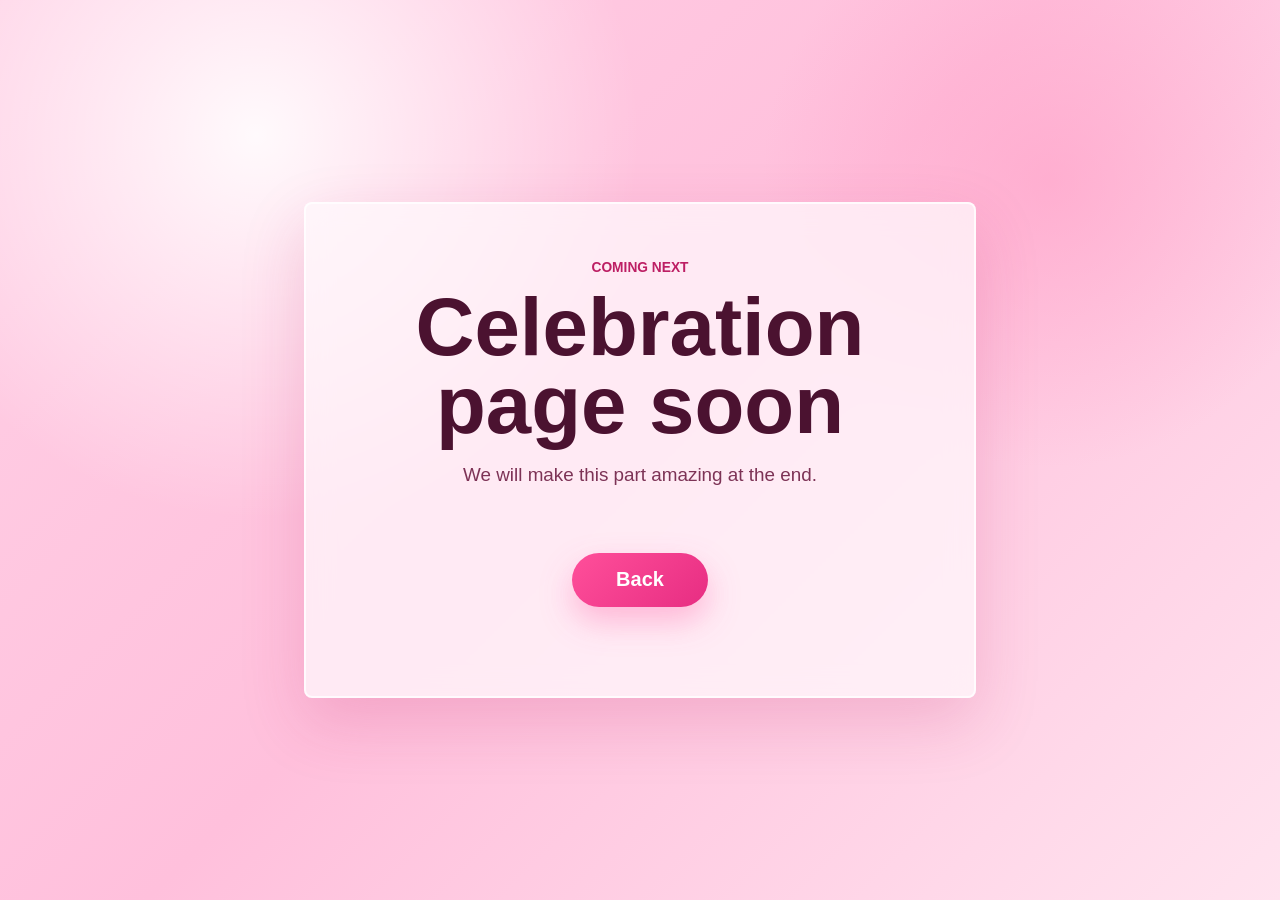
==== yes.html @ c9d15667 "Add celebration placeholder" ====
<!doctype html>
<html lang="en">
  <head>
    <meta charset="utf-8">
    <meta name="viewport" content="width=device-width, initial-scale=1">
    <title>Yes</title>
    <link rel="stylesheet" href="styles.css">
  </head>
  <body>
    <main class="proposal-screen">
      <section class="proposal">
        <p class="eyebrow">Coming next</p>
        <h1>Celebration page soon</h1>
        <p class="note">We will make this part amazing at the end.</p>
        <div class="buttons">
          <a class="button yes-button" href="index.html">Back</a>
        </div>
      </section>
    </main>
  </body>
</html>
---- styles.css ----
:root {
  --pink: #ffd1e6;
  --hot-pink: #ff4f9a;
  --deep-pink: #bd1f64;
  --cream: #fff8fb;
  --ink: #4b1230;
  --shadow: rgba(189, 31, 100, 0.18);
}

* {
  box-sizing: border-box;
}

html,
body {
  min-height: 100%;
}

body {
  margin: 0;
  font-family: "Trebuchet MS", Arial, sans-serif;
  color: var(--ink);
  background:
    radial-gradient(circle at 20% 15%, rgba(255, 255, 255, 0.9), transparent 24rem),
    radial-gradient(circle at 82% 20%, rgba(255, 146, 190, 0.45), transparent 18rem),
    linear-gradient(135deg, var(--pink), #ffc0dc 48%, #ffe3ef);
}

.proposal-screen {
  position: relative;
  display: grid;
  min-height: 100svh;
  place-items: center;
  overflow: hidden;
  padding: 2rem;
}

.proposal {
  position: relative;
  z-index: 1;
  width: min(100%, 42rem);
  padding: clamp(1.5rem, 5vw, 3.5rem);
  text-align: center;
  background: rgba(255, 248, 251, 0.76);
  border: 2px solid rgba(255, 255, 255, 0.8);
  border-radius: 8px;
  box-shadow: 0 1.5rem 4rem var(--shadow);
  backdrop-filter: blur(14px);
}

.eyebrow {
  margin: 0 0 0.8rem;
  color: var(--deep-pink);
  font-size: 0.86rem;
  font-weight: 700;
  text-transform: uppercase;
}

h1 {
  margin: 0;
  font-size: clamp(2.4rem, 8vw, 5.1rem);
  line-height: 0.96;
}

.note {
  min-height: 1.5rem;
  margin: 1.2rem auto 0;
  color: #7d3356;
  font-size: clamp(1rem, 3vw, 1.18rem);
}

.buttons {
  display: flex;
  justify-content: center;
  align-items: center;
  gap: 1rem;
  min-height: 7.5rem;
  margin-top: 2rem;
  flex-wrap: wrap;
}

.button {
  display: inline-grid;
  min-width: 8.5rem;
  min-height: 3.4rem;
  place-items: center;
  border: 0;
  border-radius: 999px;
  font: inherit;
  font-size: 1.25rem;
  font-weight: 800;
  text-decoration: none;
  cursor: pointer;
  transition:
    transform 220ms ease,
    opacity 220ms ease,
    box-shadow 220ms ease,
    background 220ms ease;
  touch-action: manipulation;
  user-select: none;
}

.yes-button {
  color: white;
  background: linear-gradient(135deg, var(--hot-pink), #e72d82);
  box-shadow: 0 0.9rem 2rem rgba(255, 79, 154, 0.34);
  transform: scale(var(--yes-scale, 1));
}

.no-button {
  color: var(--deep-pink);
  background: white;
  box-shadow: 0 0.8rem 1.8rem rgba(189, 31, 100, 0.12);
  transform: scale(var(--no-scale, 1));
}

.no-button.is-gone {
  pointer-events: none;
  opacity: 0;
  transform: scale(0.08) rotate(-12deg);
}

.heart-field span {
  position: absolute;
  color: rgba(189, 31, 100, 0.26);
  font-size: clamp(3rem, 12vw, 8rem);
  animation: float 7s ease-in-out infinite;
}

.heart-field span:nth-child(1) {
  top: 8%;
  left: 8%;
}

.heart-field span:nth-child(2) {
  right: 9%;
  top: 12%;
  animation-delay: -2s;
}

.heart-field span:nth-child(3) {
  left: 13%;
  bottom: 10%;
  animation-delay: -4s;
}

.heart-field span:nth-child(4) {
  right: 16%;
  bottom: 12%;
  animation-delay: -1s;
}

.heart-field span:nth-child(5) {
  left: 47%;
  top: 4%;
  animation-delay: -3s;
}

@keyframes float {
  0%,
  100% {
    transform: translateY(0) rotate(-5deg);
  }

  50% {
    transform: translateY(-1.2rem) rotate(5deg);
  }
}

@media (max-width: 520px) {
  .proposal-screen {
    padding: 1rem;
  }

  .proposal {
    padding: 1.35rem;
  }

  .buttons {
    gap: 0.7rem;
    min-height: 8rem;
  }

  .button {
    min-width: 7.2rem;
    min-height: 3.1rem;
    font-size: 1.1rem;
  }
}
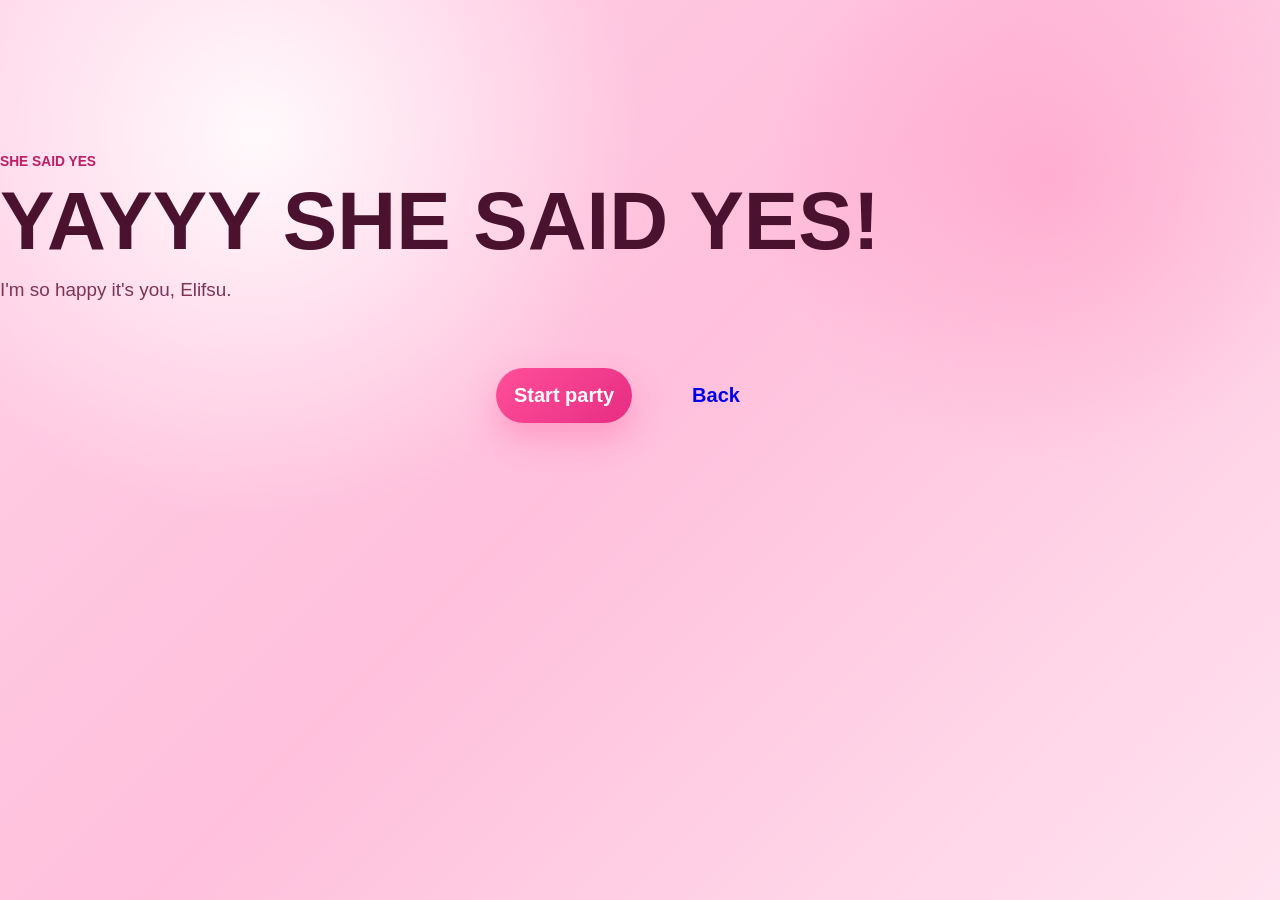
==== commit 43978b11: "Build celebration page" ====
--- a/yes.html
+++ b/yes.html
@@ -6,16 +6,32 @@
     <title>Yes</title>
     <link rel="stylesheet" href="styles.css">
   </head>
-  <body>
-    <main class="proposal-screen">
-      <section class="proposal">
-        <p class="eyebrow">Coming next</p>
-        <h1>Celebration page soon</h1>
-        <p class="note">We will make this part amazing at the end.</p>
+  <body class="celebration-page">
+    <canvas class="confetti-canvas" id="confettiCanvas" aria-hidden="true"></canvas>
+    <main class="celebration-screen">
+      <section class="celebration">
+        <p class="eyebrow">She said yes</p>
+        <h1>YAYYY SHE SAID YES!</h1>
+
+        <div class="ring-stage" aria-label="Cartoon party ring">
+          <span class="burst burst-one" aria-hidden="true"></span>
+          <span class="burst burst-two" aria-hidden="true"></span>
+          <div class="party-ring" aria-hidden="true">
+            <span class="diamond"></span>
+            <span class="band"></span>
+            <span class="shine shine-one"></span>
+            <span class="shine shine-two"></span>
+            <span class="shine shine-three"></span>
+          </div>
+        </div>
+
+        <p class="note">I'm so happy it's you, Elifsu.</p>
         <div class="buttons">
-          <a class="button yes-button" href="index.html">Back</a>
+          <button class="button yes-button" id="partyButton" type="button">Start party</button>
+          <a class="button quiet-button" href="index.html">Back</a>
         </div>
       </section>
     </main>
+    <script src="celebration.js"></script>
   </body>
 </html>
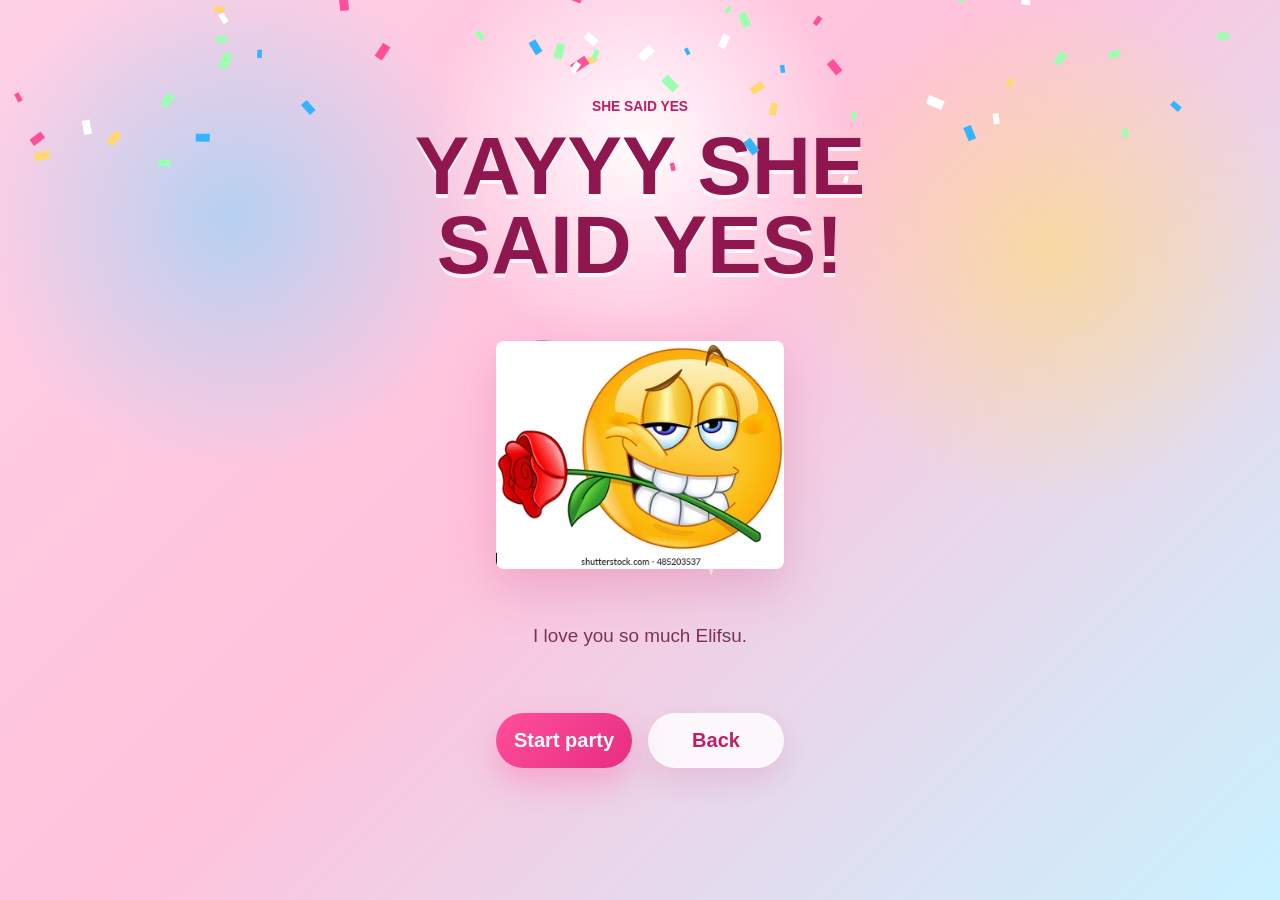
==== commit d34a945d: "Update celebration page" ====
--- a/yes.html
+++ b/yes.html
@@ -13,19 +13,16 @@
         <p class="eyebrow">She said yes</p>
         <h1>YAYYY SHE SAID YES!</h1>
 
-        <div class="ring-stage" aria-label="Cartoon party ring">
+        <div class="ring-stage" aria-label="Party rose face">
           <span class="burst burst-one" aria-hidden="true"></span>
           <span class="burst burst-two" aria-hidden="true"></span>
-          <div class="party-ring" aria-hidden="true">
-            <span class="diamond"></span>
-            <span class="band"></span>
-            <span class="shine shine-one"></span>
-            <span class="shine shine-two"></span>
-            <span class="shine shine-three"></span>
-          </div>
+          <img class="party-image" src="assets/rose-face.png" alt="Smiling face holding a rose">
+          <span class="shine shine-one" aria-hidden="true"></span>
+          <span class="shine shine-two" aria-hidden="true"></span>
+          <span class="shine shine-three" aria-hidden="true"></span>
         </div>
 
-        <p class="note">I'm so happy it's you, Elifsu.</p>
+        <p class="note">I love you so much Elifsu.</p>
         <div class="buttons">
           <button class="button yes-button" id="partyButton" type="button">Start party</button>
           <a class="button quiet-button" href="index.html">Back</a>
--- a/styles.css
+++ b/styles.css
@@ -107,6 +107,12 @@
   transform: scale(var(--yes-scale, 1));
 }
 
+.quiet-button {
+  color: var(--deep-pink);
+  background: rgba(255, 255, 255, 0.82);
+  box-shadow: 0 0.8rem 1.8rem rgba(189, 31, 100, 0.12);
+}
+
 .no-button {
   color: var(--deep-pink);
   background: white;
@@ -167,6 +173,156 @@
   }
 }
 
+.celebration-page {
+  min-height: 100svh;
+  background:
+    radial-gradient(circle at 50% 16%, rgba(255, 255, 255, 0.95), transparent 13rem),
+    radial-gradient(circle at 18% 24%, rgba(121, 214, 255, 0.55), transparent 16rem),
+    radial-gradient(circle at 82% 28%, rgba(255, 226, 103, 0.52), transparent 16rem),
+    linear-gradient(135deg, #ffd1e6, #ffc3dc 46%, #c9f2ff);
+}
+
+.confetti-canvas {
+  position: fixed;
+  inset: 0;
+  z-index: 4;
+  width: 100%;
+  height: 100%;
+  pointer-events: none;
+}
+
+.celebration-screen {
+  position: relative;
+  display: grid;
+  min-height: 100svh;
+  place-items: center;
+  overflow: hidden;
+  padding: 1.25rem;
+}
+
+.celebration {
+  position: relative;
+  z-index: 2;
+  display: grid;
+  width: min(100%, 46rem);
+  min-height: min(46rem, calc(100svh - 2.5rem));
+  align-content: center;
+  justify-items: center;
+  padding: clamp(1.3rem, 4vw, 3rem);
+  text-align: center;
+}
+
+.celebration h1 {
+  max-width: 11ch;
+  color: #8f164e;
+  text-shadow: 0 0.25rem 0 rgba(255, 255, 255, 0.72);
+}
+
+.ring-stage {
+  position: relative;
+  display: grid;
+  width: min(70vw, 18rem);
+  aspect-ratio: 1;
+  margin: clamp(1rem, 4vw, 1.7rem) 0 0.4rem;
+  place-items: center;
+}
+
+.party-image {
+  position: relative;
+  z-index: 1;
+  display: block;
+  width: min(100%, 20rem);
+  max-height: 18rem;
+  object-fit: contain;
+  border-radius: 8px;
+  filter: drop-shadow(0 1.2rem 1.5rem rgba(189, 31, 100, 0.2));
+  animation: ring-bounce 1.35s ease-in-out infinite;
+}
+
+.shine {
+  position: absolute;
+  width: 1.2rem;
+  aspect-ratio: 1;
+  background: #fff;
+  clip-path: polygon(50% 0, 62% 38%, 100% 50%, 62% 62%, 50% 100%, 38% 62%, 0 50%, 38% 38%);
+  filter: drop-shadow(0 0 0.5rem rgba(255, 255, 255, 0.9));
+  animation: twinkle 1.1s ease-in-out infinite;
+}
+
+.shine-one {
+  right: 2%;
+  top: 22%;
+}
+
+.shine-two {
+  left: 4%;
+  top: 38%;
+  animation-delay: -0.3s;
+}
+
+.shine-three {
+  right: 22%;
+  bottom: 8%;
+  animation-delay: -0.62s;
+}
+
+.burst {
+  position: absolute;
+  width: 30%;
+  aspect-ratio: 1;
+  border-radius: 50%;
+  opacity: 0.85;
+  animation: pulse 1.6s ease-in-out infinite;
+}
+
+.burst-one {
+  left: 1%;
+  top: 10%;
+  background: repeating-conic-gradient(#ff4f9a 0 16deg, transparent 16deg 32deg);
+}
+
+.burst-two {
+  right: 0;
+  bottom: 12%;
+  background: repeating-conic-gradient(#34b3ff 0 16deg, transparent 16deg 32deg);
+  animation-delay: -0.45s;
+}
+
+@keyframes ring-bounce {
+  0%,
+  100% {
+    transform: translateY(0) rotate(-3deg);
+  }
+
+  50% {
+    transform: translateY(-0.8rem) rotate(4deg);
+  }
+}
+
+@keyframes twinkle {
+  0%,
+  100% {
+    transform: scale(0.85);
+    opacity: 0.55;
+  }
+
+  50% {
+    transform: scale(1.25) rotate(16deg);
+    opacity: 1;
+  }
+}
+
+@keyframes pulse {
+  0%,
+  100% {
+    transform: scale(0.78) rotate(0deg);
+  }
+
+  50% {
+    transform: scale(1.05) rotate(18deg);
+  }
+}
+
 @media (max-width: 520px) {
   .proposal-screen {
     padding: 1rem;
@@ -186,4 +342,16 @@
     min-height: 3.1rem;
     font-size: 1.1rem;
   }
-}
+
+  .celebration {
+    min-height: calc(100svh - 2rem);
+  }
+
+  .celebration h1 {
+    font-size: clamp(2.25rem, 13vw, 4rem);
+  }
+
+  .ring-stage {
+    width: min(82vw, 17rem);
+  }
+}
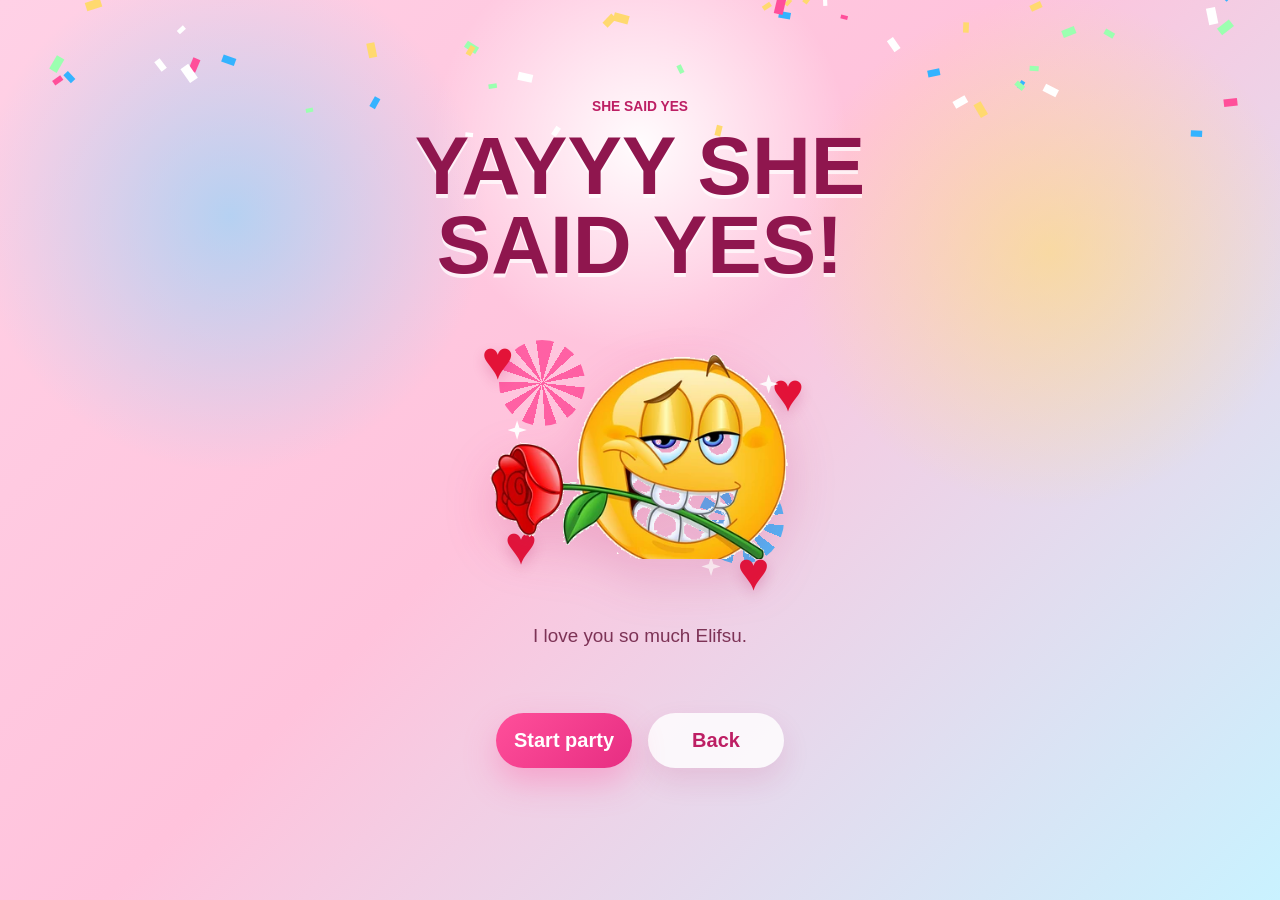
==== commit 5f4cd0b1: "Add festive hearts and trumpet sound" ====
--- a/yes.html
+++ b/yes.html
@@ -16,7 +16,11 @@
         <div class="ring-stage" aria-label="Party rose face">
           <span class="burst burst-one" aria-hidden="true"></span>
           <span class="burst burst-two" aria-hidden="true"></span>
-          <img class="party-image" src="assets/rose-face.png" alt="Smiling face holding a rose">
+          <span class="floating-heart heart-one" aria-hidden="true">&hearts;</span>
+          <span class="floating-heart heart-two" aria-hidden="true">&hearts;</span>
+          <span class="floating-heart heart-three" aria-hidden="true">&hearts;</span>
+          <span class="floating-heart heart-four" aria-hidden="true">&hearts;</span>
+          <img class="party-image" src="assets/rose-face-cutout.png" alt="Smiling face holding a rose">
           <span class="shine shine-one" aria-hidden="true"></span>
           <span class="shine shine-two" aria-hidden="true"></span>
           <span class="shine shine-three" aria-hidden="true"></span>
--- a/styles.css
+++ b/styles.css
@@ -231,12 +231,44 @@
   position: relative;
   z-index: 1;
   display: block;
-  width: min(100%, 20rem);
+  width: min(105%, 21rem);
   max-height: 18rem;
   object-fit: contain;
-  border-radius: 8px;
   filter: drop-shadow(0 1.2rem 1.5rem rgba(189, 31, 100, 0.2));
   animation: ring-bounce 1.35s ease-in-out infinite;
+}
+
+.floating-heart {
+  position: absolute;
+  z-index: 0;
+  color: #e31338;
+  font-size: clamp(1.8rem, 8vw, 3.4rem);
+  line-height: 1;
+  text-shadow: 0 0.35rem 0.8rem rgba(189, 31, 100, 0.22);
+  animation: heart-float 3.8s ease-in-out infinite;
+}
+
+.heart-one {
+  left: -5%;
+  top: 8%;
+}
+
+.heart-two {
+  right: -7%;
+  top: 19%;
+  animation-delay: -1.2s;
+}
+
+.heart-three {
+  left: 3%;
+  bottom: 9%;
+  animation-delay: -2.1s;
+}
+
+.heart-four {
+  right: 5%;
+  bottom: 0;
+  animation-delay: -0.7s;
 }
 
 .shine {
@@ -323,6 +355,19 @@
   }
 }
 
+@keyframes heart-float {
+  0%,
+  100% {
+    transform: translateY(0) scale(0.92) rotate(-7deg);
+    opacity: 0.72;
+  }
+
+  50% {
+    transform: translateY(-1rem) scale(1.1) rotate(7deg);
+    opacity: 1;
+  }
+}
+
 @media (max-width: 520px) {
   .proposal-screen {
     padding: 1rem;
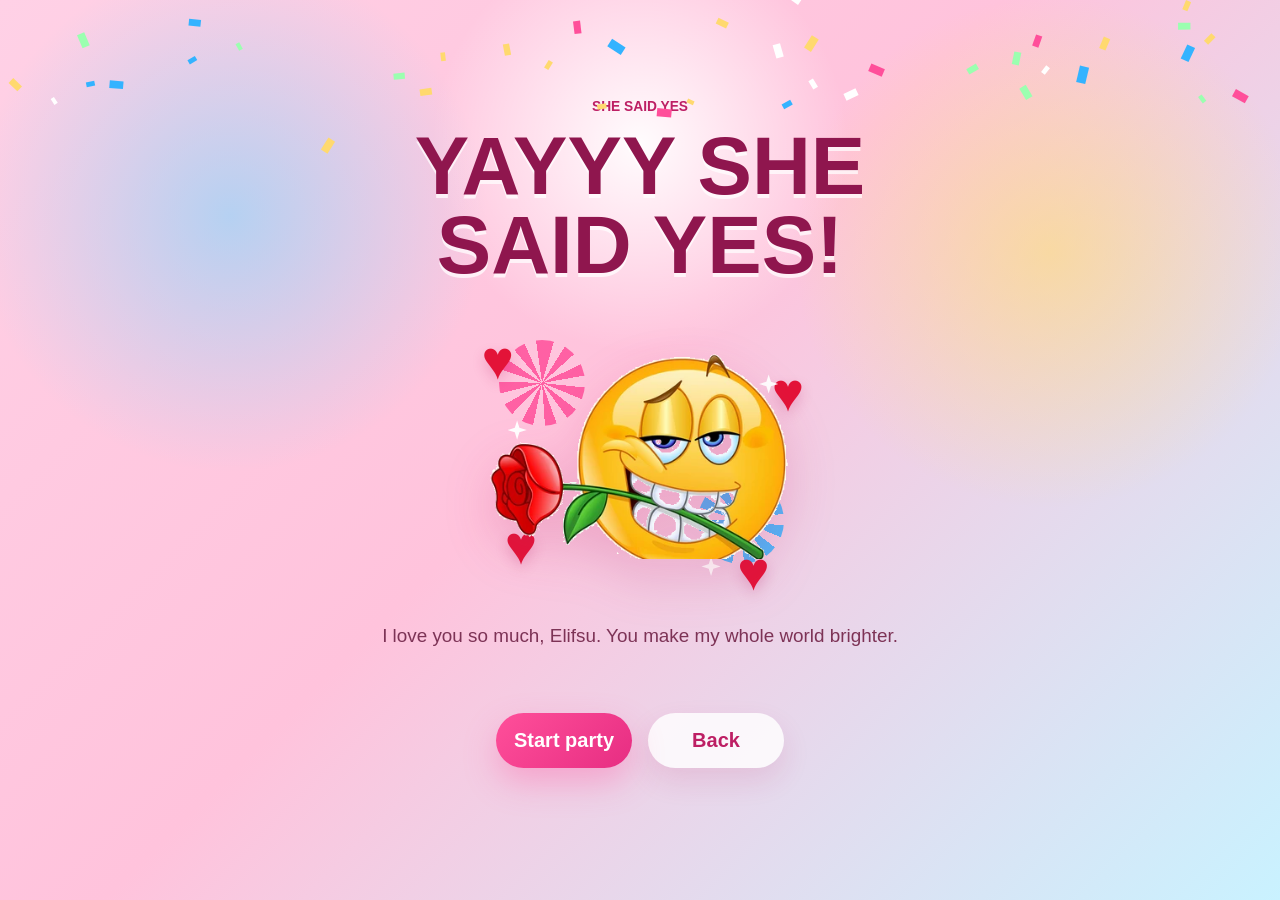
==== commit 57153ca4: "Use linked celebration sound" ====
--- a/yes.html
+++ b/yes.html
@@ -26,11 +26,18 @@
           <span class="shine shine-three" aria-hidden="true"></span>
         </div>
 
-        <p class="note">I love you so much Elifsu.</p>
+        <p class="note">I love you so much, Elifsu. You make my whole world brighter.</p>
         <div class="buttons">
           <button class="button yes-button" id="partyButton" type="button">Start party</button>
           <a class="button quiet-button" href="index.html">Back</a>
         </div>
+        <iframe
+          class="sound-player"
+          id="soundPlayer"
+          title="Celebration sound"
+          allow="autoplay; encrypted-media"
+          referrerpolicy="strict-origin-when-cross-origin"
+        ></iframe>
       </section>
     </main>
     <script src="celebration.js"></script>
--- a/styles.css
+++ b/styles.css
@@ -191,6 +191,13 @@
   pointer-events: none;
 }
 
+.sound-player {
+  width: 0;
+  height: 0;
+  border: 0;
+  opacity: 0;
+}
+
 .celebration-screen {
   position: relative;
   display: grid;
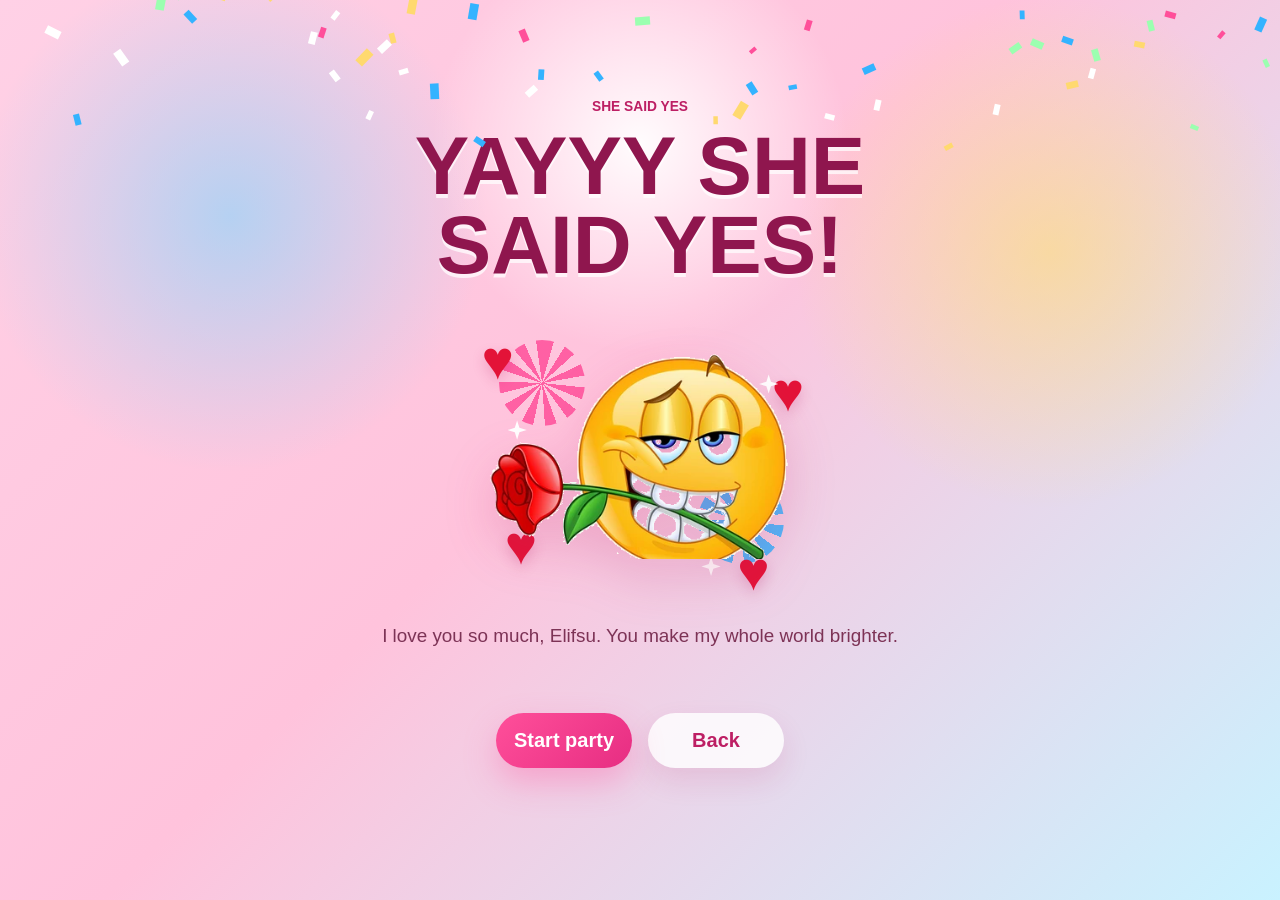
==== commit 48abfd46: "Use local wow sound" ====
--- a/yes.html
+++ b/yes.html
@@ -31,13 +31,7 @@
           <button class="button yes-button" id="partyButton" type="button">Start party</button>
           <a class="button quiet-button" href="index.html">Back</a>
         </div>
-        <iframe
-          class="sound-player"
-          id="soundPlayer"
-          title="Celebration sound"
-          allow="autoplay; encrypted-media"
-          referrerpolicy="strict-origin-when-cross-origin"
-        ></iframe>
+        <audio class="sound-player" id="soundPlayer" src="assets/wow-sound-effect.mp3" preload="auto"></audio>
       </section>
     </main>
     <script src="celebration.js"></script>
